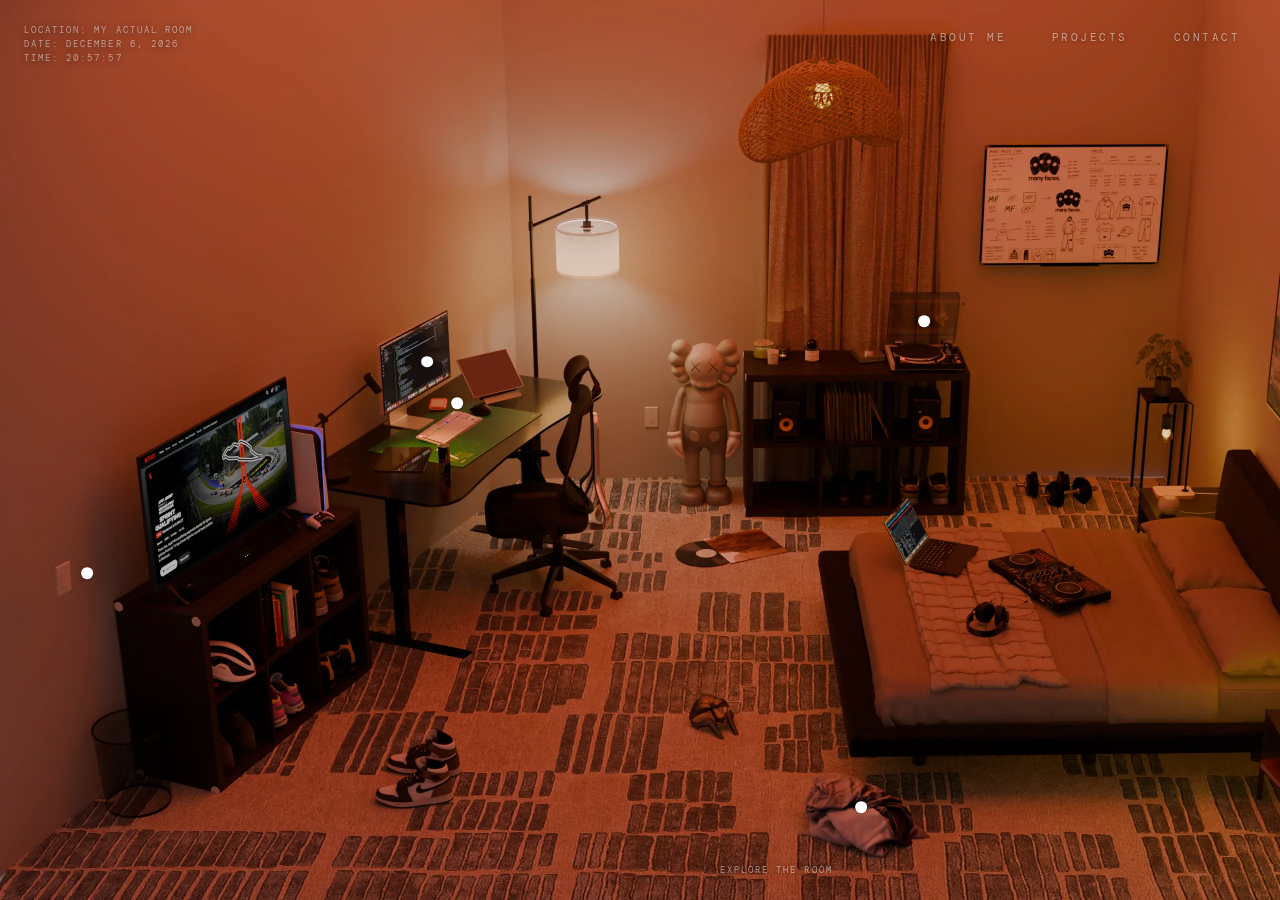
==== index.html @ a5e254fe "project pages updated copy" ====
<!DOCTYPE html>
<html lang="en">
<head>
  <meta charset="UTF-8">
  <meta name="viewport" content="width=device-width, initial-scale=1.0">
  <title>Home</title>
  <link rel="preload" as="image" href="NIGHTTIME.webp">
  <link rel="stylesheet" href="style.css">
  <link rel="preconnect" href="https://fonts.googleapis.com">
  <link rel="preconnect" href="https://fonts.gstatic.com" crossorigin>
  <link href="https://fonts.googleapis.com/css2?family=Archivo:wght@400;600;800&family=Bebas+Neue&family=IBM+Plex+Sans:ital,wght@0,400;0,700;1,400&family=Cormorant+Garamond:ital,wght@0,300;0,400;1,300&family=DM+Mono:wght@300;400&family=Inter:wght@700&display=swap" rel="stylesheet">
</head>
<body>

  <div id="cursor"></div>

  <div id="loader">
    <div id="loader-name">Sean Mapuke</div>
  </div>

  <nav class="nav-home">
  <div class="nav-links">
    <a href="creativeprojects.html#about-me">About Me</a>
    <a href="projects.html">Projects</a>
    <a href="creativeprojects.html#contact-resume">Contact</a>
  </div>
</nav>

  <section class="s-room">
    <div class="room-img-wrap">
      <img id="room-img" src="NIGHTTIME.webp" alt="Sean's Room" />

      <div class="room-hint">explore the room</div>

      <!-- Corner tag: location / date / time -->
      <div class="corner-tag" id="corner-tag">
        <div class="corner-tag-line" id="ct-location">Location: My Actual Room</div>
        <div class="corner-tag-line" id="ct-date"></div>
        <div class="corner-tag-line" id="ct-time-live"></div>
      </div>

      <div class="room-vignette"></div>

      <!-- 1. Contact Me -->
      <div class="dot-wrap" style="left:90.60%;top:77.83%;--pop-delay:1.7s;" data-href="creativeprojects.html#contact-resume" data-label="Contact Me">
        <div class="dot"></div>
        <div class="dot-label">Contact Me</div>
      </div>

      <!-- 2. Manyfaces → mnyfces.com -->
      <div class="dot-wrap" style="left:59.79%;top:89.67%;--pop-delay:1.9s;" data-href="https://mnyfces.com" data-external="true" data-label="mnyfces.com">
        <div class="dot"></div>
        <div class="dot-label">mnyfces.com</div>
      </div>

      <!-- 3. Pro Projects → projects.html -->
      <div class="dot-wrap" style="left:29.64%;top:40.17%;--pop-delay:2.1s;" data-href="projects.html" data-label="Professional Projects">
        <div class="dot"></div>
        <div class="dot-label">Professional Projects</div>
      </div>

      <!-- 4. What I'm Listening To → Spotify -->
      <div class="dot-wrap" style="left:64.18%;top:35.69%;--pop-delay:2.3s;" data-type="spotify" data-label="What I'm Listening To">
        <div class="dot"></div>
        <div class="dot-label">What I'm Listening To</div>
      </div>

      <!-- 5. Creative Projects → creativeprojects.html -->
      <div class="dot-wrap" id="creative" style="left:31.74%;top:44.83%;--pop-delay:2.5s;" data-href="creativeprojects.html" data-label="Creative Projects">
        <div class="dot"></div>
        <div class="dot-label">Creative Projects</div>
      </div>

      <!-- 6. Switch → day/night toggle -->
      <div class="dot-wrap" style="left:6.04%;top:63.67%;--pop-delay:2.7s;" data-type="daynight" data-label="Day / Night">
        <div class="dot"></div>
        <div class="dot-label" id="daynight-label">Switch to Day</div>
      </div>

    </div>
  </section>

  <div id="spotify-panel">
    <div class="sp-close" id="sp-close">×</div>
    <div id="sp-content"></div>
  </div>

  <script src="main.js" defer></script>
  <script>
    // Corner tag — live date & time
    function updateCornerTag() {
      const now = new Date();
      const dateEl = document.getElementById('ct-date');
      const timeEl = document.getElementById('ct-time-live');
      if (dateEl) {
        const d = now.toLocaleDateString('en-US', { month: 'long', day: 'numeric', year: 'numeric' });
        dateEl.textContent = 'Date: ' + d;
      }
      if (timeEl) {
        const t = now.toLocaleTimeString('en-US', {
          timeZone: 'America/Chicago',
          hour: '2-digit', minute: '2-digit', second: '2-digit', hour12: false
        });
        timeEl.textContent = 'Time: ' + t;
      }
    }
    updateCornerTag();
    setInterval(updateCornerTag, 1000);
  </script>
</body>
</html>
---- style.css ----
/* ════════════════════════════════════════════
   SEAN — Portfolio CSS
════════════════════════════════════════════ */

*, *::before, *::after { margin: 0; padding: 0; box-sizing: border-box; }

:root {
  --amber:      #c8845a;
  --warm-white: #f5ede4;
  --dark:       #f0ede8;
  --muted:      rgba(245,237,228,0.55);
  --dot-pulse:  rgba(255,255,255,0.7);
}

html {
  scroll-snap-type: y proximity;
  overflow-y: scroll;
}

body {
  font-family: 'IBM Plex Sans', sans-serif;
  background: #f0ede8;
  overflow-x: hidden;
}

/* ────────────────────────────────────────────
   CUSTOM CURSOR
──────────────────────────────────────────── */
/* ── custom cursor disabled — using system cursor ── */
#cursor { display: none; }


/* ────────────────────────────────────────────
   LOADER
──────────────────────────────────────────── */
#loader {
  position: fixed; inset: 0;
  background: #f0ede8;
  z-index: 10000;
  display: flex;
  flex-direction: column;
  align-items: center;
  justify-content: center;
  gap: 20px;
  transition: opacity 0.9s 0.2s, visibility 0.9s 0.2s;
}
#loader.done { opacity: 0; visibility: hidden; }

#loader-name {
  font-family: 'Archivo', -apple-system, BlinkMacSystemFont, sans-serif;
  font-size: 1.6rem;
  font-weight: 800;
  color: #0d0c0b;
  letter-spacing: -0.01em;
  opacity: 0;
  transform: translateY(-8px);
  animation: fadeUp 0.7s 0.2s forwards;
}
#loader-bar-wrap { display: none; }


/* ────────────────────────────────────────────
   ROOM HERO SECTION
──────────────────────────────────────────── */
section { position: relative; z-index: 1; scroll-snap-align: start; }

.s-room {
  width: 100%;
  height: 100vh;
  background: #1e1008;
  display: block;
  position: relative;
  overflow-x: auto;
  overflow-y: hidden;
  scrollbar-width: none;
  -ms-overflow-style: none;
}
.s-room::-webkit-scrollbar { display: none; }

/* wrapper sizes to image — drives horizontal scroll */
.room-img-wrap {
  position: relative;
  width: max-content;
  height: 100%;
  line-height: 0;
}

#room-img {
  height: 100vh;
  width: auto;
  display: block;
  opacity: 0;
  transition: opacity 1.4s ease;
  filter: brightness(0.92) saturate(1.0);
}
#room-img.loaded { opacity: 1; }

/* When viewport is WIDER than the image's 16:10 ratio,
   cover-fill so no brown bar appears on the right.
   16/10 = 1.6 → min-aspect-ratio: 8/5               */
@media (min-aspect-ratio: 8/5) {
  .s-room { overflow-x: hidden; }
  .room-img-wrap { width: 100%; }
  #room-img {
    width: 100%;
    height: 100%;
    object-fit: cover;
    object-position: center center;
  }
}

/* dots */
.dot-wrap {
  position: absolute;
  transform: translate(-50%, -50%);
  z-index: 20;
  opacity: 0;
  animation: dotPop 0.5s forwards;
}
.dot-wrap { animation-delay: var(--pop-delay, 1.7s); }


@keyframes dotPop {
  from { opacity: 0; transform: translate(-50%,-50%) scale(0.3); }
  to   { opacity: 1; transform: translate(-50%,-50%) scale(1); }
}

.dot {
  width: 1.3vh; height: 1.3vh;
  background: #ffffff;
  border-radius: 50%;
  animation: dotPulse 2.6s ease-in-out infinite;
  transition: opacity 0.18s, transform 0.18s, background 0.2s;
  box-shadow: 0 1px 4px rgba(0,0,0,0.25);
}
.dot-wrap:hover {
  z-index: 100;
}
.dot-wrap:hover .dot {
  opacity: 0;
  transform: scale(0.5);
  animation: none;
  outline: none;
  box-shadow: none;
}

@keyframes dotPulse {
  0%   { box-shadow: 0 0 0 0 rgba(255,255,255,0.65), 0 1px 4px rgba(0,0,0,0.25); }
  65%  { box-shadow: 0 0 0 9px rgba(255,255,255,0), 0 1px 4px rgba(0,0,0,0.25); }
  100% { box-shadow: 0 0 0 0 rgba(255,255,255,0), 0 1px 4px rgba(0,0,0,0.25); }
}

.dot-label {
  position: absolute;
  top: calc(50% + 10px);
  left: 50%;
  transform: translateX(-50%) scale(0.88);
  transform-origin: top center;
  white-space: nowrap;
  font-family: 'Inter', sans-serif;
  font-size: 0.82rem;
  font-weight: 700;
  font-style: normal;
  line-height: normal;
  letter-spacing: normal;
  color: #ffffff;
  background: #201D1D;
  border: none;
  padding: 8px 18px;
  border-radius: 999px;
  pointer-events: none;
  opacity: 0;
  transition: opacity 0.18s, transform 0.18s;
  filter: drop-shadow(0 2px 8px rgba(0,0,0,0.16)) drop-shadow(0 1px 2px rgba(0,0,0,0.08));
}
.dot-label::after {
  content: '';
  position: absolute;
  top: -5px;
  left: 50%;
  transform: translateX(-50%) rotate(45deg);
  width: 10px;
  height: 10px;
  background: #201D1D;
  border-radius: 2px;
}

/* Day mode — white bubble, dark text */
body.day-mode .dot-label {
  color: #000;
  background: #ffffff;
}
body.day-mode .dot-label::after {
  background: #ffffff;
}
.dot-wrap:hover .dot-label {
  opacity: 1;
  transform: translateX(-50%) scale(1);
}

/* no vignette */
.room-vignette { display: none; }

/* name tag */
.room-header {
  position: absolute;
  top: 25px; left: 43px;
  z-index: 30;
  opacity: 0;
  animation: fadeUp 0.8s 1.3s forwards;
}
.room-title {
  font-family: 'Bebas Neue', sans-serif;
  font-size: clamp(1.8rem, 3.34vw, 128px);
  font-weight: 400;
  color: #E0DEDE;
  letter-spacing: 0.00em;
  line-height: 1;
  text-shadow: 0 0px 0px rgba(0,0,0,0.35);
}
.room-sub {
  font-family: 'DM Mono', monospace;
  font-size: 0.6rem;
  color: rgba(255,255,255,0.6);
  letter-spacing: 0.2em;
  text-transform: uppercase;
  margin-top: 5px;
  text-shadow: 0 1px 4px rgba(0,0,0,0.3);
}

.room-hint {
  position: absolute;
  bottom: 30px; left: 50%;
  transform: translateX(-50%);
  z-index: 30;
  font-family: 'DM Mono', monospace;
  font-size: 0.58rem;
  color: rgba(255,255,255,0.5);
  letter-spacing: 0.22em;
  text-transform: uppercase;
  opacity: 0;
  animation: fadeUp 0.8s 2.2s forwards;
  text-shadow: 0 1px 4px rgba(0,0,0,0.3);
}

/* ────────────────────────────────────────────
   CORNER TAG
──────────────────────────────────────────── */
.corner-tag {
  position: absolute;
  left: 24px;
  top: 24px;
  z-index: 30;
  display: flex;
  flex-direction: column;
  gap: 2px;
  opacity: 0;
  animation: fadeUp 0.8s 1.6s forwards;
  pointer-events: none;
}
.corner-tag-line {
  font-family: 'DM Mono', monospace;
  font-size: 0.58rem;
  font-weight: 400;
  color: rgba(255, 255, 255, 0.50);
  line-height: normal;
  letter-spacing: 0.22em;
  text-transform: uppercase;
  text-shadow: 0 1px 6px rgba(0,0,0,0.5);
}

/* ────────────────────────────────────────────
   SPOTIFY PANEL
──────────────────────────────────────────── */
#spotify-panel {
  position: fixed;
  bottom: 24px;
  right: 24px;
  z-index: 500;
  width: 300px;
  background: rgba(30, 30, 30, 0.35);
  backdrop-filter: blur(20px) saturate(1.8);
  -webkit-backdrop-filter: blur(20px) saturate(1.8);
  border: 1px solid rgba(255,255,255,0.12);
  border-radius: 18px;
  overflow: hidden;
  padding: 10px;
  pointer-events: none;
  opacity: 0;
  transform: translateY(10px);
  transition: opacity 0.3s, transform 0.3s;
}
#spotify-panel.visible {
  pointer-events: all;
  opacity: 1;
  transform: translateY(0);
}
.sp-close {
  position: absolute; top: 7px; right: 7px;
  width: 18px; height: 18px;
  background: rgba(255,255,255,0.18);
  border: none; border-radius: 50%;
  display: flex; align-items: center; justify-content: center;
  font-size: 0.65rem; line-height: 1;
  color: rgba(255,255,255,0.7);
  cursor: pointer; z-index: 10;
  transition: background 0.2s;
  padding: 0;
}
.sp-close:hover { background: rgba(255,255,255,0.32); }
.sp-header { display: none; }

/* Reserve consistent height so swapping Loading… ↔ player doesn't jump */
#sp-content {
  min-height: 72px;
  display: flex;
  align-items: center;
}

/* Fade each content swap in smoothly instead of popping */
.sp-fade-in {
  width: 100%;
  opacity: 0;
  animation: spFadeIn 0.35s ease forwards;
}
@keyframes spFadeIn { to { opacity: 1; } }

/* Two-column layout: art | [title + artist + waveform] */
.sp-player {
  display: grid;
  grid-template-columns: 72px 1fr;
  gap: 8px;
  align-items: center;
}
.sp-art {
  width: 72px; height: 72px;
  border-radius: 8px;
  overflow: hidden;
  background: rgba(255,255,255,0.08);
  display: flex; align-items: center; justify-content: center;
  flex-shrink: 0;
}
.sp-art img {
  width: 100%; height: 100%; object-fit: cover; display: block;
  opacity: 0;
  transition: opacity 0.3s ease;
}
.sp-art img.loaded { opacity: 1; }
.sp-details {
  display: flex;
  flex-direction: column;
  min-width: 0;
  justify-content: center;
}
.sp-song {
  font-family: 'Inter', sans-serif;
  font-size: 0.82rem; font-weight: 600;
  color: #ffffff; line-height: 1.25;
  white-space: nowrap; overflow: hidden; text-overflow: ellipsis;
  padding-right: 20px;
}
.sp-artist {
  font-family: 'Inter', sans-serif;
  font-size: 0.7rem; font-weight: 400;
  color: rgba(255,255,255,0.55);
  white-space: nowrap; overflow: hidden; text-overflow: ellipsis;
  margin-top: 1px;
  padding-right: 20px;
}
.sp-waveform {
  width: 100%;
  height: 38px;
  margin-top: 6px;
  margin-left: 0;
  display: block;
}
.sp-waveform svg { display: block; }
.sp-waveform svg line {
  transform-box: fill-box;
  transform-origin: center;
  stroke: rgba(255,255,255,0.75) !important;
  stroke-opacity: 1 !important;
}
@keyframes waveScale {
  from { transform: scaleY(0.12); }
  to   { transform: scaleY(1); }
}
.sp-idle {
  font-family: 'DM Mono', monospace;
  font-size: 0.55rem; color: rgba(255,255,255,0.45); line-height: 1.6;
  display: flex; align-items: center;
  min-height: 72px;
  padding: 0;
}

/* Skeleton shown only if the panel is opened before the background
   prefetch has resolved even once */
.sp-skeleton {
  display: flex;
  align-items: center;
  gap: 8px;
  width: 100%;
}
.sp-skeleton-art {
  width: 72px; height: 72px;
  border-radius: 8px;
  flex-shrink: 0;
  background: linear-gradient(90deg, rgba(255,255,255,0.06) 25%, rgba(255,255,255,0.14) 37%, rgba(255,255,255,0.06) 63%);
  background-size: 400% 100%;
  animation: spShimmer 1.4s ease infinite;
}
.sp-skeleton-lines {
  flex: 1;
  display: flex;
  flex-direction: column;
  gap: 10px;
}
.sp-skeleton-line {
  height: 10px;
  border-radius: 4px;
  background: linear-gradient(90deg, rgba(255,255,255,0.06) 25%, rgba(255,255,255,0.14) 37%, rgba(255,255,255,0.06) 63%);
  background-size: 400% 100%;
  animation: spShimmer 1.4s ease infinite;
}
.sp-skeleton-line.short { width: 55%; }
@keyframes spShimmer {
  0%   { background-position: 100% 0; }
  100% { background-position: 0 0; }
}

/* ────────────────────────────────────────────
   NAV — HOME
──────────────────────────────────────────── */
nav.nav-home {
  position: fixed; top: 0; left: 0; right: 0; z-index: 200;
  display: flex; align-items: flex-start; justify-content: flex-end;
  padding: 30px 40px 0;
  background: transparent;
  border-bottom: none;
  pointer-events: none;
}
nav.nav-home .nav-links {
  display: flex;
  gap: 46px;
  opacity: 0;
  animation: fadeUp 0.7s 1.5s forwards;
  pointer-events: all;
}
nav.nav-home .nav-links a {
  font-family: 'DM Mono', monospace;
  font-size: 0.7rem;
  font-weight: 400;
  letter-spacing: 0.22em;
  text-transform: uppercase;
  color: rgba(255, 255, 255, 0.50);
  text-decoration: none;
  transition: color 0.2s;
  text-shadow: 0 1px 4px rgba(0,0,0,0.3);
  line-height: normal;
}
nav.nav-home .nav-links a:hover { color: #ffffff; }

/* ────────────────────────────────────────────
   NAV (inner pages) — matches contact page
──────────────────────────────────────────── */
nav {
  position: fixed; top:0; left:0; right:0; z-index:200;
  display:flex; align-items:center; justify-content:space-between;
  padding: 22px 40px;
  background: rgba(240,237,232,0.95);
  border-bottom: 0.5px solid rgba(0,0,0,0.07);
}
.nav-logo {
  font-family: 'Bebas Neue', sans-serif;
  font-size:1.3rem; font-weight:400; color:#0d0c0b;
  text-decoration:none; letter-spacing:0.1em;
}
.nav-links { display:flex; gap:28px; }
.nav-links a {
  font-family:'DM Mono',monospace;
  font-size:0.6rem; letter-spacing:0.16em;
  text-transform:uppercase; color:rgba(0,0,0,0.4);
  text-decoration:none; transition:color 0.2s;
}
.nav-links a:hover, .nav-links a.active { color:#0d0c0b; }

/* ────────────────────────────────────────────
   PAGE CONTENT (inner pages)
──────────────────────────────────────────── */
.page-content { padding:120px 48px 80px; min-height:100vh; background:#f0ede8; }
.page-heading {
  font-size:64px; font-weight:700; color:#0d0c0b;
  text-transform:uppercase; letter-spacing:-4px;
  -webkit-text-stroke:1px #0d0c0b; margin-bottom:60px; line-height:1;
}
.projects-grid { display:grid; grid-template-columns:repeat(auto-fill,minmax(260px,1fr)); gap:2px; }
.project-card {
  background:rgba(0,0,0,0.03); border:0.5px solid rgba(0,0,0,0.08);
  padding:28px 24px; transition:background 0.2s;
}
.project-card:hover { background:rgba(0,0,0,0.06); }
.project-tag { font-family:'DM Mono',monospace; font-size:0.56rem; letter-spacing:0.18em; text-transform:uppercase; color:rgba(0,0,0,0.3); margin-bottom:10px; }
.project-title { font-size:16px; font-weight:700; color:#0d0c0b; text-transform:uppercase; letter-spacing:0.3px; margin-bottom:6px; }
.project-year { font-family:'DM Mono',monospace; font-size:0.6rem; color:rgba(0,0,0,0.28); }
.contact-wrap { display:flex; flex-direction:column; max-width:480px; }
.contact-item { display:flex; justify-content:space-between; align-items:baseline; padding:18px 0; border-bottom:0.5px solid rgba(0,0,0,0.1); }
.contact-label { font-family:'DM Mono',monospace; font-size:0.58rem; letter-spacing:0.14em; text-transform:uppercase; color:rgba(0,0,0,0.3); }
.contact-value { font-size:13px; font-weight:700; color:#0d0c0b; text-transform:uppercase; letter-spacing:0.3px; text-decoration:none; transition:opacity 0.2s; }
.contact-value:hover { opacity:0.45; }

/* ────────────────────────────────────────────
   ANIMATIONS
──────────────────────────────────────────── */
@keyframes fadeUp {
  from { opacity:0; transform:translateY(-8px); }
  to   { opacity:1; transform:translateY(0); }
}

/* ────────────────────────────────────────────
   MOBILE
──────────────────────────────────────────── */
@media (max-width: 768px) {

  html { scroll-snap-type: none; }

  .dot { width: 13px; height: 13px; }

  .dot-label {
    left: 50%;
    top: calc(50% + 10px);
    transform: translateX(-50%) scale(0.88);
    transform-origin: top center;
    font-size: 0.75rem;
    padding: 8px 16px;
  }
  .dot-wrap.tapped .dot-label {
    opacity: 1;
    transform: translateX(-50%) scale(1);
  }
  .dot-wrap.tapped .dot {
    opacity: 0;
    animation: none;
  }

  nav.nav-home { padding: 16px 20px; }
  nav.nav-home .nav-links { gap: 18px; }
  nav.nav-home .nav-links a { font-size: 0.55rem; }

  #spotify-panel {
    bottom: 0; right: 0; left: 0;
    width: 100%;
    border-radius: 18px 18px 0 0;
    border-left: none; border-right: none; border-bottom: none;
  }
  .sp-art { width: 56px; height: 56px; }
  .sp-song { font-size: 0.78rem; }
  .sp-artist { font-size: 0.65rem; }
  .sp-waveform { height: 22px; }
}
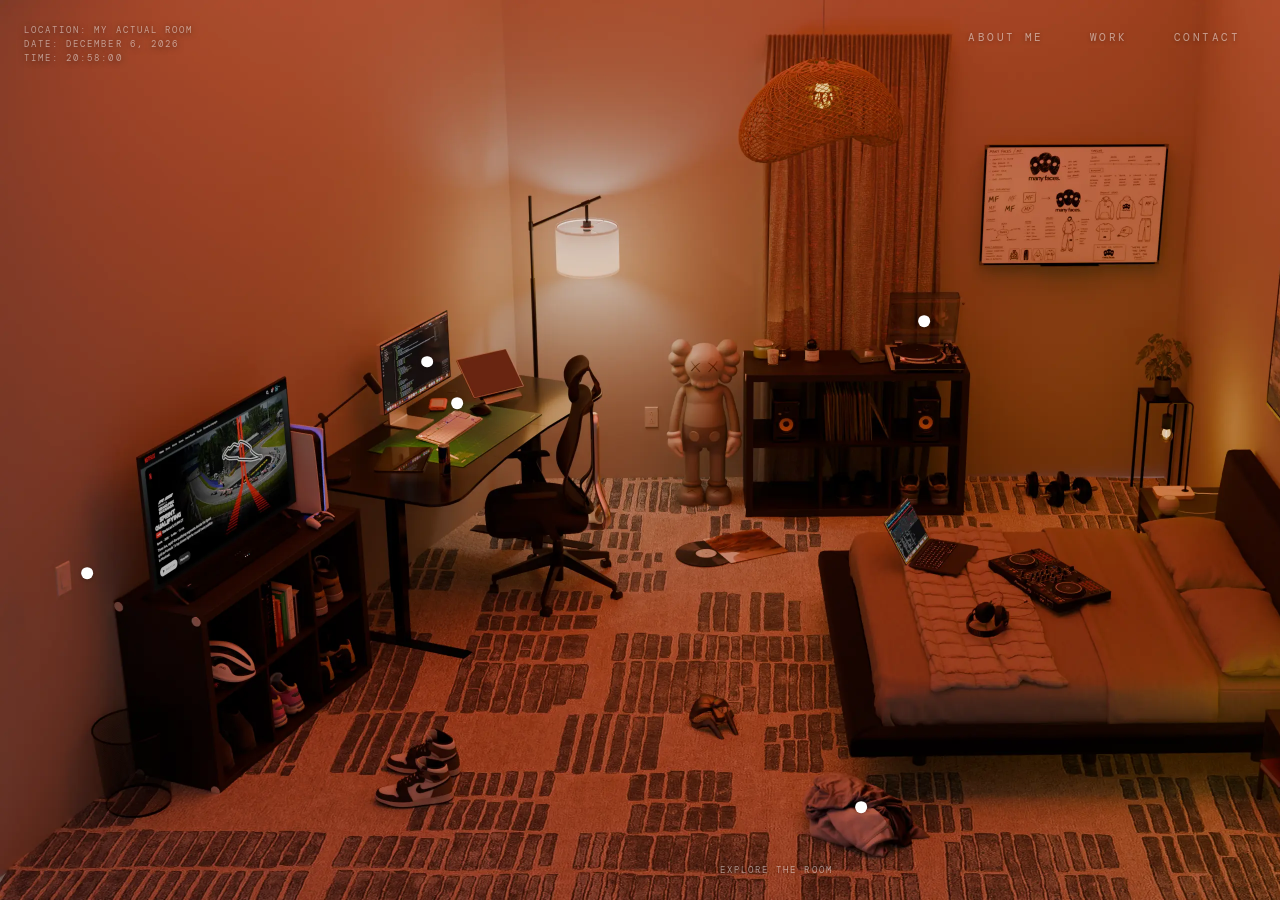
==== commit 9528e7a6: "about" ====
--- a/index.html
+++ b/index.html
@@ -4,7 +4,7 @@
   <meta charset="UTF-8">
   <meta name="viewport" content="width=device-width, initial-scale=1.0">
   <title>Home</title>
-  <link rel="preload" as="image" href="NIGHTTIME.webp">
+  <link rel="preload" as="image" href="room/nighttime.webp">
   <link rel="stylesheet" href="style.css">
   <link rel="preconnect" href="https://fonts.googleapis.com">
   <link rel="preconnect" href="https://fonts.gstatic.com" crossorigin>
@@ -20,15 +20,15 @@
 
   <nav class="nav-home">
   <div class="nav-links">
-    <a href="creativeprojects.html#about-me">About Me</a>
-    <a href="projects.html">Projects</a>
-    <a href="creativeprojects.html#contact-resume">Contact</a>
+    <a href="about.html">About Me</a>
+    <a href="/work">Work</a>
+    <a href="contact.html">Contact</a>
   </div>
 </nav>
 
   <section class="s-room">
     <div class="room-img-wrap">
-      <img id="room-img" src="NIGHTTIME.webp" alt="Sean's Room" />
+      <img id="room-img" src="room/nighttime.webp" alt="Sean's Room" />
 
       <div class="room-hint">explore the room</div>
 
@@ -42,7 +42,7 @@
       <div class="room-vignette"></div>
 
       <!-- 1. Contact Me -->
-      <div class="dot-wrap" style="left:90.60%;top:77.83%;--pop-delay:1.7s;" data-href="creativeprojects.html#contact-resume" data-label="Contact Me">
+      <div class="dot-wrap" style="left:90.60%;top:77.83%;--pop-delay:1.7s;" data-href="contact.html" data-label="Contact Me">
         <div class="dot"></div>
         <div class="dot-label">Contact Me</div>
       </div>
@@ -53,10 +53,10 @@
         <div class="dot-label">mnyfces.com</div>
       </div>
 
-      <!-- 3. Pro Projects → projects.html -->
-      <div class="dot-wrap" style="left:29.64%;top:40.17%;--pop-delay:2.1s;" data-href="projects.html" data-label="Professional Projects">
+      <!-- 3. Work → /work -->
+      <div class="dot-wrap" style="left:29.64%;top:40.17%;--pop-delay:2.1s;" data-href="/work" data-label="Work">
         <div class="dot"></div>
-        <div class="dot-label">Professional Projects</div>
+        <div class="dot-label">Work</div>
       </div>
 
       <!-- 4. What I'm Listening To → Spotify -->
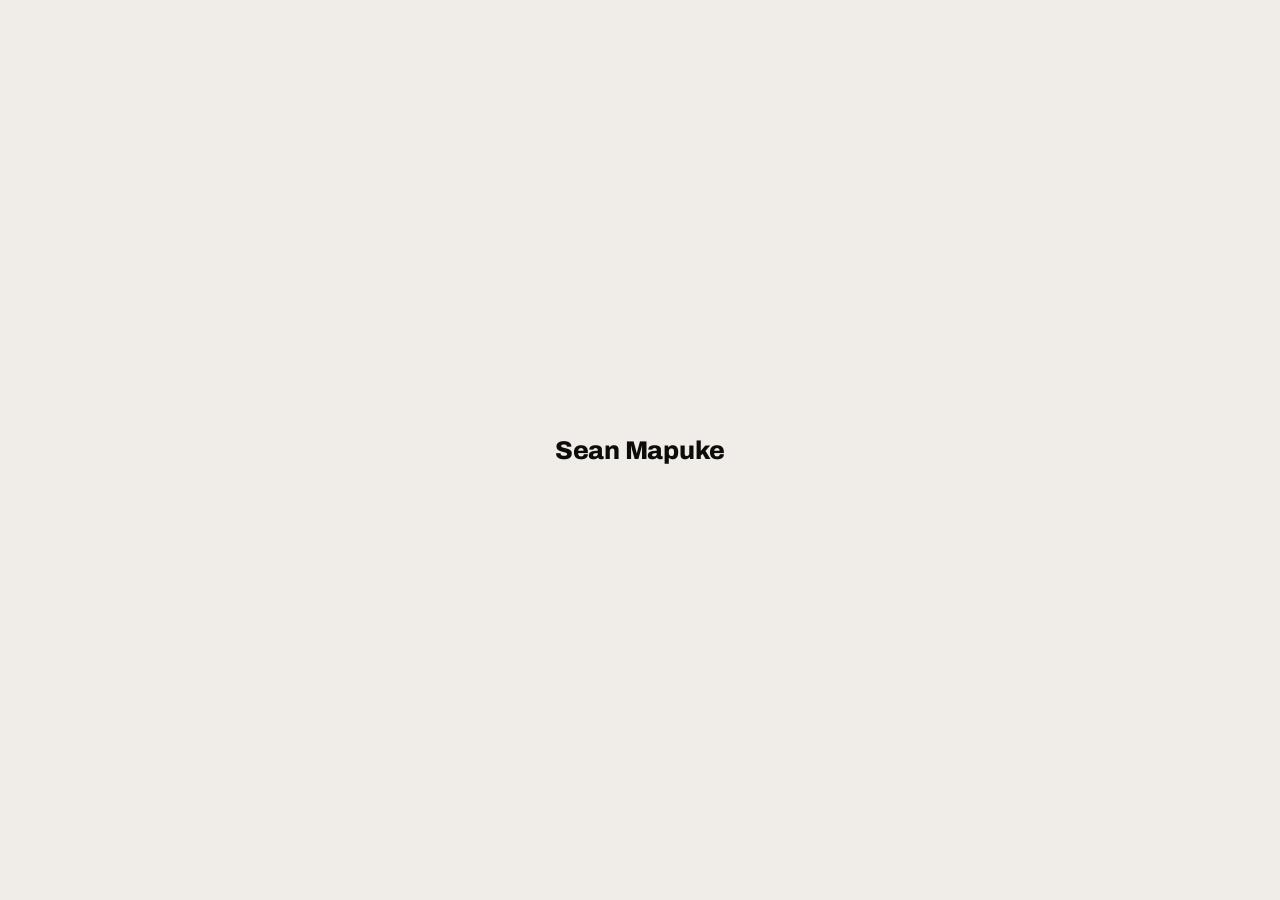
==== commit ae3f3233: "About, work and spottr updates" ====
--- a/index.html
+++ b/index.html
@@ -20,7 +20,7 @@
 
   <nav class="nav-home">
   <div class="nav-links">
-    <a href="about.html">About Me</a>
+    <a href="about.html">About</a>
     <a href="/work">Work</a>
     <a href="contact.html">Contact</a>
   </div>
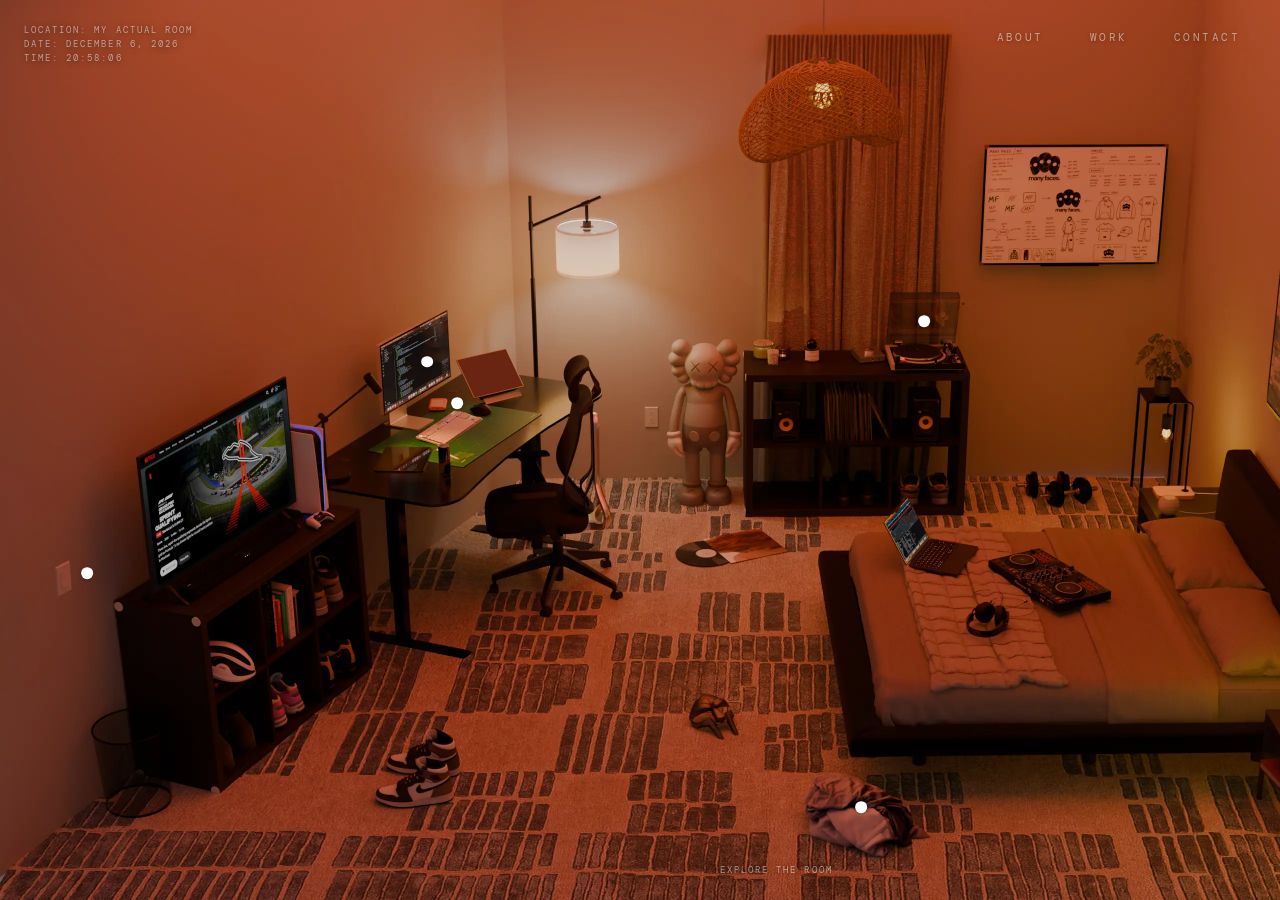
==== commit 76cecaa6: "thumbnail" ====
--- a/index.html
+++ b/index.html
@@ -4,6 +4,9 @@
   <meta charset="UTF-8">
   <meta name="viewport" content="width=device-width, initial-scale=1.0">
   <title>Home</title>
+  <link rel="icon" href="/favicon.ico" sizes="32x32">
+  <link rel="icon" href="/favicon.svg" type="image/svg+xml">
+  <link rel="apple-touch-icon" href="/apple-touch-icon.png">
   <link rel="preload" as="image" href="room/nighttime.webp">
   <link rel="stylesheet" href="style.css">
   <link rel="preconnect" href="https://fonts.googleapis.com">
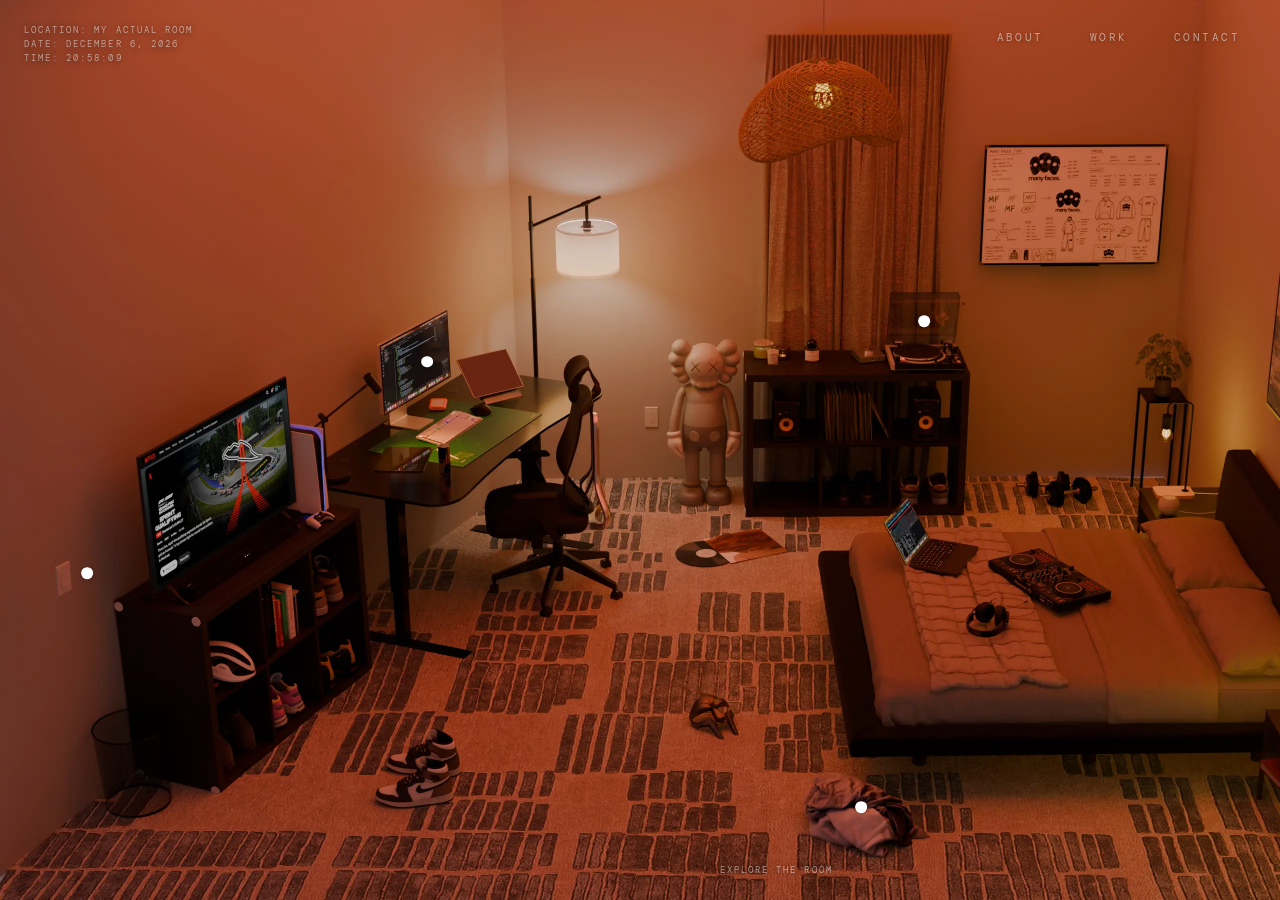
==== commit d5ba269f: "retired creative projects page" ====
--- a/index.html
+++ b/index.html
@@ -68,12 +68,6 @@
         <div class="dot-label">What I'm Listening To</div>
       </div>
 
-      <!-- 5. Creative Projects → creativeprojects.html -->
-      <div class="dot-wrap" id="creative" style="left:31.74%;top:44.83%;--pop-delay:2.5s;" data-href="creativeprojects.html" data-label="Creative Projects">
-        <div class="dot"></div>
-        <div class="dot-label">Creative Projects</div>
-      </div>
-
       <!-- 6. Switch → day/night toggle -->
       <div class="dot-wrap" style="left:6.04%;top:63.67%;--pop-delay:2.7s;" data-type="daynight" data-label="Day / Night">
         <div class="dot"></div>
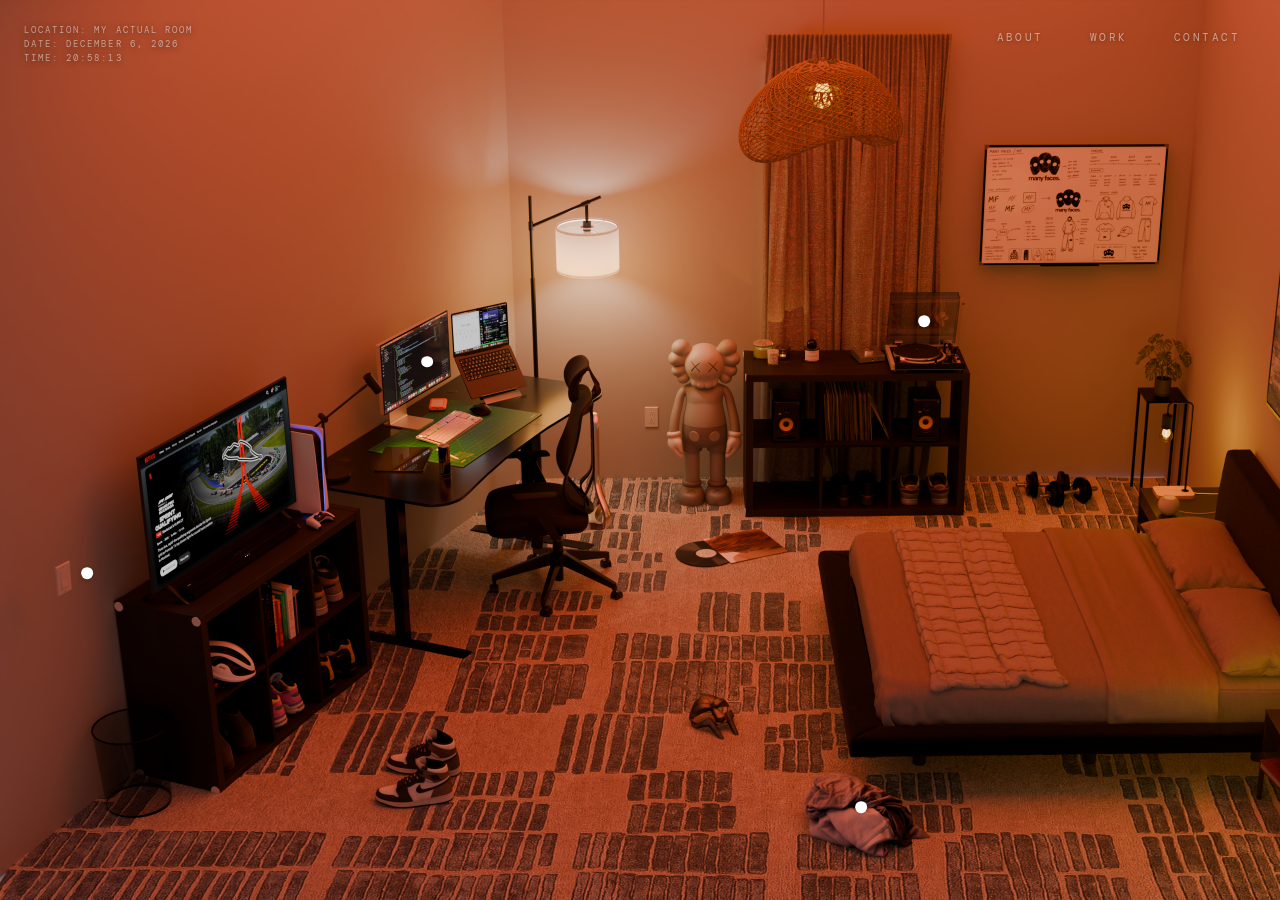
==== commit d9277c47: "minor changes" ====
--- a/index.html
+++ b/index.html
@@ -11,7 +11,7 @@
   <link rel="stylesheet" href="style.css">
   <link rel="preconnect" href="https://fonts.googleapis.com">
   <link rel="preconnect" href="https://fonts.gstatic.com" crossorigin>
-  <link href="https://fonts.googleapis.com/css2?family=Archivo:wght@400;600;800&family=Bebas+Neue&family=IBM+Plex+Sans:ital,wght@0,400;0,700;1,400&family=Cormorant+Garamond:ital,wght@0,300;0,400;1,300&family=DM+Mono:wght@300;400&family=Inter:wght@700&display=swap" rel="stylesheet">
+  <link href="https://fonts.googleapis.com/css2?family=Archivo:wght@400;600;800&family=Bebas+Neue&family=IBM+Plex+Sans:ital,wght@0,400;0,700;1,400&family=Cormorant+Garamond:ital,wght@0,300;0,400;1,300&family=DM+Mono:wght@300;400&family=Inter:wght@400;600;700&display=swap" rel="stylesheet">
 </head>
 <body>
 
@@ -32,8 +32,6 @@
   <section class="s-room">
     <div class="room-img-wrap">
       <img id="room-img" src="room/nighttime.webp" alt="Sean's Room" />
-
-      <div class="room-hint">explore the room</div>
 
       <!-- Corner tag: location / date / time -->
       <div class="corner-tag" id="corner-tag">
--- a/style.css
+++ b/style.css
@@ -91,7 +91,6 @@
   display: block;
   opacity: 0;
   transition: opacity 1.4s ease;
-  filter: brightness(0.92) saturate(1.0);
 }
 #room-img.loaded { opacity: 1; }
 
@@ -228,21 +227,6 @@
   text-shadow: 0 1px 4px rgba(0,0,0,0.3);
 }
 
-.room-hint {
-  position: absolute;
-  bottom: 30px; left: 50%;
-  transform: translateX(-50%);
-  z-index: 30;
-  font-family: 'DM Mono', monospace;
-  font-size: 0.58rem;
-  color: rgba(255,255,255,0.5);
-  letter-spacing: 0.22em;
-  text-transform: uppercase;
-  opacity: 0;
-  animation: fadeUp 0.8s 2.2s forwards;
-  text-shadow: 0 1px 4px rgba(0,0,0,0.3);
-}
-
 /* ────────────────────────────────────────────
    CORNER TAG
 ──────────────────────────────────────────── */
@@ -392,6 +376,40 @@
   min-height: 72px;
   padding: 0;
 }
+
+/* Idle: nothing playing, so show the playlist instead */
+.sp-pl { display: flex; flex-direction: column; gap: 8px; width: 100%; }
+.sp-pl-label {
+  font-family: 'DM Mono', monospace;
+  font-size: 7.5px; line-height: 1.6; letter-spacing: 0.06em;
+  color: rgba(255,255,255,0.45);
+  padding-right: 20px;
+}
+.sp-pl-head { display: flex; align-items: center; gap: 8px; color: inherit; text-decoration: none; }
+.sp-pl-head:hover { opacity: 1; }
+.sp-pl-art { width: 72px; height: 72px; border-radius: 8px; overflow: hidden; flex-shrink: 0; background: rgba(255,255,255,0.08); }
+.sp-pl-art img { width: 100%; height: 100%; object-fit: cover; display: block; opacity: 0; transition: opacity 0.3s ease; }
+.sp-pl-art img.loaded { opacity: 1; }
+.sp-pl-info { min-width: 0; display: flex; flex-direction: column; gap: 1px; line-height: 1.25; }
+.sp-pl-name { font-family: 'Inter', sans-serif; font-weight: 600; font-size: 13px; color: #fff; }
+.sp-pl-meta { font-family: 'Inter', sans-serif; font-weight: 400; font-size: 11px; color: rgba(255,255,255,0.55); }
+.sp-pl-rule { height: 1px; background: rgba(255,255,255,0.1); }
+.sp-pl-tracks { display: flex; flex-direction: column; gap: 2px; }
+.sp-pl-track { display: flex; align-items: center; gap: 8px; padding: 4px; border-radius: 5px; }
+.sp-pl-num, .sp-pl-dur { font-family: 'DM Mono', monospace; font-size: 9px; line-height: 1.4; color: rgba(255,255,255,0.3); flex-shrink: 0; }
+.sp-pl-t { flex: 1; min-width: 0; display: flex; flex-direction: column; font-family: 'Inter', sans-serif; font-weight: 400; line-height: 1.3; }
+.sp-pl-t span { white-space: nowrap; overflow: hidden; text-overflow: ellipsis; }
+.sp-pl-song { font-size: 11px; color: rgba(255,255,255,0.88); }
+.sp-pl-artist { font-size: 9.5px; color: rgba(255,255,255,0.45); }
+.sp-pl-open {
+  font-family: 'DM Mono', monospace;
+  font-size: 9px; line-height: 1.6; letter-spacing: 0.06em;
+  color: rgba(255,255,255,0.45);
+  text-decoration: none;
+  transition: color 0.2s;
+}
+.sp-pl-open:hover { color: rgba(255,255,255,0.85); opacity: 1; }
+.sp-pl-arrow { width: 1.3em; height: 0.85em; vertical-align: -0.02em; margin-left: 2px; }
 
 /* Skeleton shown only if the panel is opened before the background
    prefetch has resolved even once */
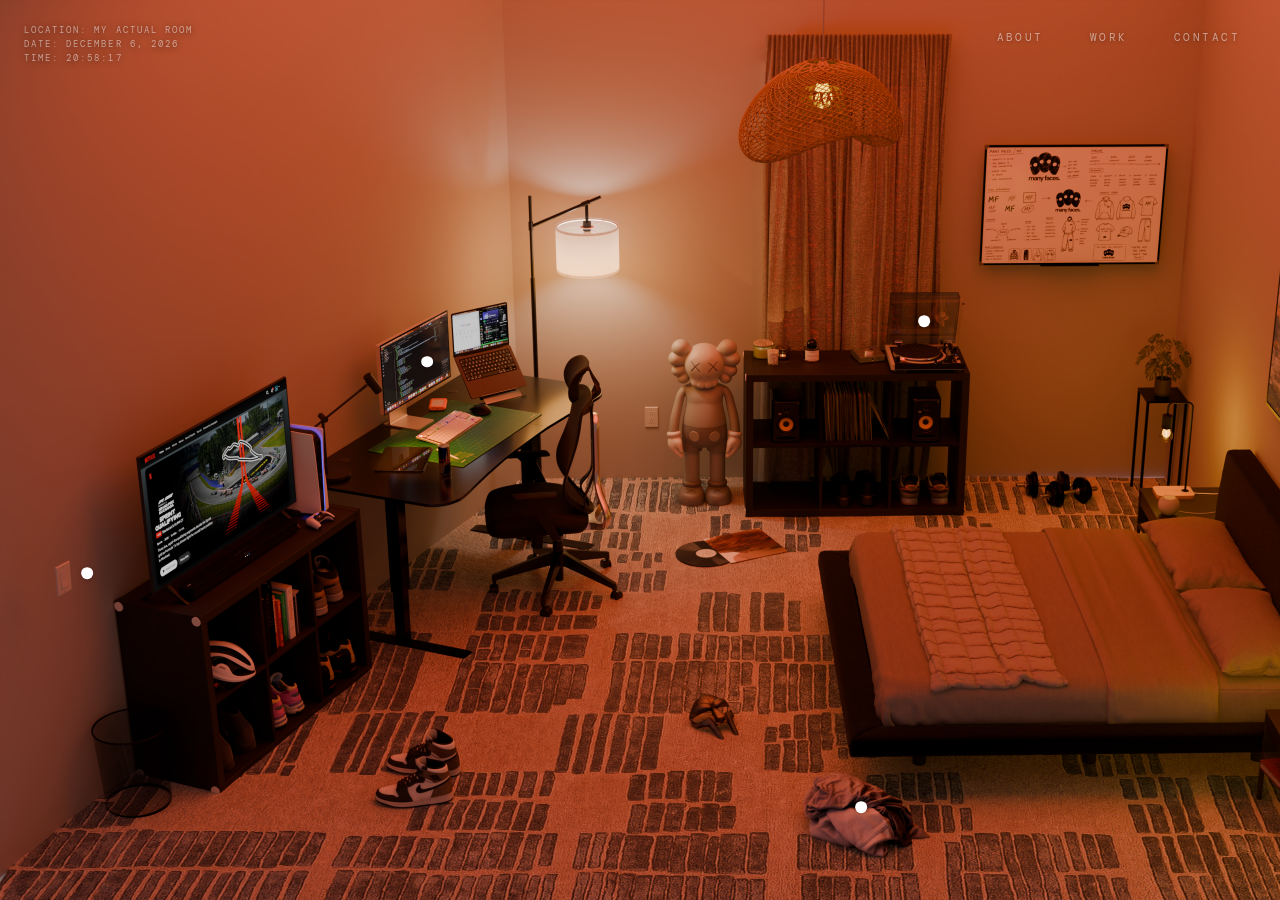
==== commit 39909759: "analytics" ====
--- a/index.html
+++ b/index.html
@@ -12,6 +12,8 @@
   <link rel="preconnect" href="https://fonts.googleapis.com">
   <link rel="preconnect" href="https://fonts.gstatic.com" crossorigin>
   <link href="https://fonts.googleapis.com/css2?family=Archivo:wght@400;600;800&family=Bebas+Neue&family=IBM+Plex+Sans:ital,wght@0,400;0,700;1,400&family=Cormorant+Garamond:ital,wght@0,300;0,400;1,300&family=DM+Mono:wght@300;400&family=Inter:wght@400;600;700&display=swap" rel="stylesheet">
+  <script>window.va = window.va || function () { (window.vaq = window.vaq || []).push(arguments); };</script>
+  <script defer src="/_vercel/insights/script.js"></script>
 </head>
 <body>
 
--- a/style.css
+++ b/style.css
@@ -338,14 +338,14 @@
 }
 .sp-song {
   font-family: 'Inter', sans-serif;
-  font-size: 0.82rem; font-weight: 600;
+  font-size: 13px; font-weight: 700;
   color: #ffffff; line-height: 1.25;
   white-space: nowrap; overflow: hidden; text-overflow: ellipsis;
   padding-right: 20px;
 }
 .sp-artist {
   font-family: 'Inter', sans-serif;
-  font-size: 0.7rem; font-weight: 400;
+  font-size: 11px; font-weight: 400;
   color: rgba(255,255,255,0.55);
   white-space: nowrap; overflow: hidden; text-overflow: ellipsis;
   margin-top: 1px;
@@ -380,7 +380,7 @@
 /* Idle: nothing playing, so show the playlist instead */
 .sp-pl { display: flex; flex-direction: column; gap: 8px; width: 100%; }
 .sp-pl-label {
-  font-family: 'DM Mono', monospace;
+  font-family: 'Inter', sans-serif;
   font-size: 7.5px; line-height: 1.6; letter-spacing: 0.06em;
   color: rgba(255,255,255,0.45);
   padding-right: 20px;
@@ -398,11 +398,11 @@
 .sp-pl-track { display: flex; align-items: center; gap: 8px; padding: 4px; border-radius: 5px; }
 .sp-pl-num, .sp-pl-dur { font-family: 'DM Mono', monospace; font-size: 9px; line-height: 1.4; color: rgba(255,255,255,0.3); flex-shrink: 0; }
 .sp-pl-t { flex: 1; min-width: 0; display: flex; flex-direction: column; font-family: 'Inter', sans-serif; font-weight: 400; line-height: 1.3; }
-.sp-pl-t span { white-space: nowrap; overflow: hidden; text-overflow: ellipsis; }
+.sp-pl-t > span { white-space: nowrap; overflow: hidden; text-overflow: ellipsis; }
 .sp-pl-song { font-size: 11px; color: rgba(255,255,255,0.88); }
 .sp-pl-artist { font-size: 9.5px; color: rgba(255,255,255,0.45); }
 .sp-pl-open {
-  font-family: 'DM Mono', monospace;
+  font-family: 'Inter', sans-serif;
   font-size: 9px; line-height: 1.6; letter-spacing: 0.06em;
   color: rgba(255,255,255,0.45);
   text-decoration: none;
@@ -410,6 +410,29 @@
 }
 .sp-pl-open:hover { color: rgba(255,255,255,0.85); opacity: 1; }
 .sp-pl-arrow { width: 1.3em; height: 0.85em; vertical-align: -0.02em; margin-left: 2px; }
+
+/* Truncated song titles scroll continuously (see cycleTruncated) */
+.sp-mq { display: inline-flex; }
+.sp-mq > span { flex-shrink: 0; padding-right: var(--sp-gap, 32px); }
+.sp-cycling {
+  text-overflow: clip !important;
+  /* Soft fade on both edges; the right one stops at the padding edge
+     to keep clear of the × button */
+  -webkit-mask-image: linear-gradient(to right, transparent 0, #000 12px, #000 calc(100% - var(--sp-pad, 0px) - 14px), transparent calc(100% - var(--sp-pad, 0px)));
+          mask-image: linear-gradient(to right, transparent 0, #000 12px, #000 calc(100% - var(--sp-pad, 0px) - 14px), transparent calc(100% - var(--sp-pad, 0px)));
+}
+.sp-cycling > .sp-mq {
+  will-change: transform;
+  animation: spMarquee var(--sp-dur, 8s) linear infinite;
+}
+@keyframes spMarquee {
+  from { transform: translate3d(0, 0, 0); }
+  to   { transform: translate3d(-50%, 0, 0); }
+}
+@media (prefers-reduced-motion: reduce) {
+  .sp-cycling { -webkit-mask-image: none; mask-image: none; }
+  .sp-cycling > .sp-mq { animation: none; }
+}
 
 /* Skeleton shown only if the panel is opened before the background
    prefetch has resolved even once */
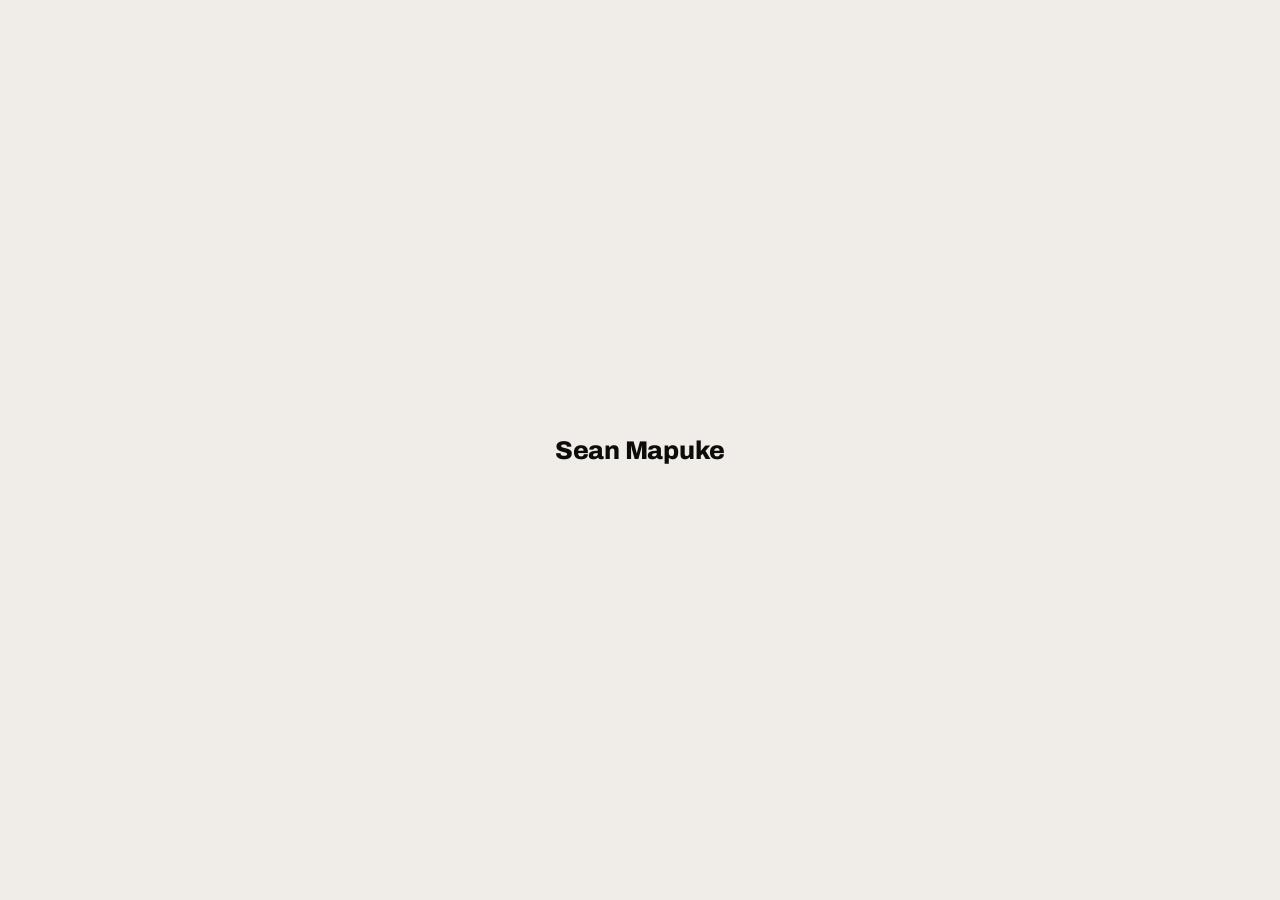
==== commit da2ca0da: "new nav system" ====
--- a/index.html
+++ b/index.html
@@ -1,5 +1,5 @@
 <!DOCTYPE html>
-<html lang="en">
+<html lang="en" data-nav="solid">
 <head>
   <meta charset="UTF-8">
   <meta name="viewport" content="width=device-width, initial-scale=1.0">
@@ -12,10 +12,12 @@
   <link rel="preconnect" href="https://fonts.googleapis.com">
   <link rel="preconnect" href="https://fonts.gstatic.com" crossorigin>
   <link href="https://fonts.googleapis.com/css2?family=Archivo:wght@400;600;800&family=Bebas+Neue&family=IBM+Plex+Sans:ital,wght@0,400;0,700;1,400&family=Cormorant+Garamond:ital,wght@0,300;0,400;1,300&family=DM+Mono:wght@300;400&family=Inter:wght@400;600;700&display=swap" rel="stylesheet">
+  <link rel="stylesheet" href="/nav.css">
   <script>window.va = window.va || function () { (window.vaq = window.vaq || []).push(arguments); };</script>
   <script defer src="/_vercel/insights/script.js"></script>
 </head>
 <body>
+  <script src="/nav.js"></script>
 
   <div id="cursor"></div>
 
@@ -23,24 +25,10 @@
     <div id="loader-name">Sean Mapuke</div>
   </div>
 
-  <nav class="nav-home">
-  <div class="nav-links">
-    <a href="about.html">About</a>
-    <a href="/work">Work</a>
-    <a href="contact.html">Contact</a>
-  </div>
-</nav>
 
   <section class="s-room">
     <div class="room-img-wrap">
       <img id="room-img" src="room/nighttime.webp" alt="Sean's Room" />
-
-      <!-- Corner tag: location / date / time -->
-      <div class="corner-tag" id="corner-tag">
-        <div class="corner-tag-line" id="ct-location">Location: My Actual Room</div>
-        <div class="corner-tag-line" id="ct-date"></div>
-        <div class="corner-tag-line" id="ct-time-live"></div>
-      </div>
 
       <div class="room-vignette"></div>
 
@@ -83,26 +71,5 @@
   </div>
 
   <script src="main.js" defer></script>
-  <script>
-    // Corner tag — live date & time
-    function updateCornerTag() {
-      const now = new Date();
-      const dateEl = document.getElementById('ct-date');
-      const timeEl = document.getElementById('ct-time-live');
-      if (dateEl) {
-        const d = now.toLocaleDateString('en-US', { month: 'long', day: 'numeric', year: 'numeric' });
-        dateEl.textContent = 'Date: ' + d;
-      }
-      if (timeEl) {
-        const t = now.toLocaleTimeString('en-US', {
-          timeZone: 'America/Chicago',
-          hour: '2-digit', minute: '2-digit', second: '2-digit', hour12: false
-        });
-        timeEl.textContent = 'Time: ' + t;
-      }
-    }
-    updateCornerTag();
-    setInterval(updateCornerTag, 1000);
-  </script>
 </body>
 </html>
--- a/style.css
+++ b/style.css
@@ -225,32 +225,6 @@
   text-transform: uppercase;
   margin-top: 5px;
   text-shadow: 0 1px 4px rgba(0,0,0,0.3);
-}
-
-/* ────────────────────────────────────────────
-   CORNER TAG
-──────────────────────────────────────────── */
-.corner-tag {
-  position: absolute;
-  left: 24px;
-  top: 24px;
-  z-index: 30;
-  display: flex;
-  flex-direction: column;
-  gap: 2px;
-  opacity: 0;
-  animation: fadeUp 0.8s 1.6s forwards;
-  pointer-events: none;
-}
-.corner-tag-line {
-  font-family: 'DM Mono', monospace;
-  font-size: 0.58rem;
-  font-weight: 400;
-  color: rgba(255, 255, 255, 0.50);
-  line-height: normal;
-  letter-spacing: 0.22em;
-  text-transform: uppercase;
-  text-shadow: 0 1px 6px rgba(0,0,0,0.5);
 }
 
 /* ────────────────────────────────────────────
@@ -470,62 +444,6 @@
 }
 
 /* ────────────────────────────────────────────
-   NAV — HOME
-──────────────────────────────────────────── */
-nav.nav-home {
-  position: fixed; top: 0; left: 0; right: 0; z-index: 200;
-  display: flex; align-items: flex-start; justify-content: flex-end;
-  padding: 30px 40px 0;
-  background: transparent;
-  border-bottom: none;
-  pointer-events: none;
-}
-nav.nav-home .nav-links {
-  display: flex;
-  gap: 46px;
-  opacity: 0;
-  animation: fadeUp 0.7s 1.5s forwards;
-  pointer-events: all;
-}
-nav.nav-home .nav-links a {
-  font-family: 'DM Mono', monospace;
-  font-size: 0.7rem;
-  font-weight: 400;
-  letter-spacing: 0.22em;
-  text-transform: uppercase;
-  color: rgba(255, 255, 255, 0.50);
-  text-decoration: none;
-  transition: color 0.2s;
-  text-shadow: 0 1px 4px rgba(0,0,0,0.3);
-  line-height: normal;
-}
-nav.nav-home .nav-links a:hover { color: #ffffff; }
-
-/* ────────────────────────────────────────────
-   NAV (inner pages) — matches contact page
-──────────────────────────────────────────── */
-nav {
-  position: fixed; top:0; left:0; right:0; z-index:200;
-  display:flex; align-items:center; justify-content:space-between;
-  padding: 22px 40px;
-  background: rgba(240,237,232,0.95);
-  border-bottom: 0.5px solid rgba(0,0,0,0.07);
-}
-.nav-logo {
-  font-family: 'Bebas Neue', sans-serif;
-  font-size:1.3rem; font-weight:400; color:#0d0c0b;
-  text-decoration:none; letter-spacing:0.1em;
-}
-.nav-links { display:flex; gap:28px; }
-.nav-links a {
-  font-family:'DM Mono',monospace;
-  font-size:0.6rem; letter-spacing:0.16em;
-  text-transform:uppercase; color:rgba(0,0,0,0.4);
-  text-decoration:none; transition:color 0.2s;
-}
-.nav-links a:hover, .nav-links a.active { color:#0d0c0b; }
-
-/* ────────────────────────────────────────────
    PAGE CONTENT (inner pages)
 ──────────────────────────────────────────── */
 .page-content { padding:120px 48px 80px; min-height:100vh; background:#f0ede8; }
@@ -583,9 +501,6 @@
     animation: none;
   }
 
-  nav.nav-home { padding: 16px 20px; }
-  nav.nav-home .nav-links { gap: 18px; }
-  nav.nav-home .nav-links a { font-size: 0.55rem; }
 
   #spotify-panel {
     bottom: 0; right: 0; left: 0;
--- a/nav.css
+++ b/nav.css
@@ -0,0 +1,113 @@
+/* ════════════════════════════════════
+   SITE NAV: top bar + menu drawer (markup injected by nav.js)
+════════════════════════════════════ */
+@font-face { font-family: 'Nav Artific'; src: url('fonts/artific-regular.woff') format('woff'); font-weight: 400; font-display: swap; }
+@font-face { font-family: 'Nav Artific'; src: url('fonts/artific-medium.otf') format('opentype'); font-weight: 500; font-display: swap; }
+@font-face { font-family: 'Nav Artific'; src: url('fonts/artific-semibold.otf') format('opentype'); font-weight: 600; font-display: swap; }
+
+/* ── Bar ── */
+.sn-bar {
+  position: fixed;
+  top: 0; left: 0; right: 0;
+  z-index: 6000;
+  display: flex;
+  align-items: flex-start;
+  justify-content: space-between;
+  padding: 23px 37px 0 36px;
+  pointer-events: none;
+  /* White icons that flip dark over light backgrounds */
+  mix-blend-mode: difference;
+}
+/* Pages over a photo (home) opt out of the blend: plain white with a soft shadow */
+[data-nav="solid"] .sn-bar { mix-blend-mode: normal; filter: drop-shadow(0 1px 3px rgba(0, 0, 0, 0.45)); }
+.sn-home, .sn-burger { pointer-events: auto; display: block; line-height: 0; }
+.sn-home img { width: 30px; height: 27px; }
+/* After scrolling, only the hamburger stays */
+.sn-home { transition: opacity 0.3s ease, transform 0.3s ease; }
+.sn-scrolled .sn-home { opacity: 0; transform: translateY(-6px); pointer-events: none; }
+.sn-burger {
+  /* 8px padding widens the hit area; negative margins keep the icon on Figma's spot */
+  padding: 8px;
+  margin: -0.5px -8px 0 0;
+  background: none; border: 0; cursor: pointer;
+}
+.sn-burger img { width: 29px; height: 12px; }
+.sn-home:hover, .sn-burger:hover { opacity: 0.75; }
+.sn-home:focus-visible, .sn-burger:focus-visible { outline: 2px solid #fff; outline-offset: 4px; }
+
+/* ── Scrim (dim + blur behind the drawer) ── */
+.sn-scrim {
+  position: fixed; inset: 0;
+  z-index: 7000;
+  background: rgba(48, 46, 43, 0.39);
+  -webkit-backdrop-filter: blur(6px);
+          backdrop-filter: blur(6px);
+  opacity: 0;
+  visibility: hidden;
+  transition: opacity 0.35s ease, visibility 0s linear 0.35s;
+}
+
+/* ── Drawer ── */
+.sn-drawer {
+  position: fixed;
+  top: 0; right: 0; bottom: 0;
+  z-index: 7001;
+  width: min(421px, 100vw);
+  background: #fff;
+  padding: 28px 32px 32px;
+  overflow-y: auto;
+  overscroll-behavior: contain;
+  font-family: 'Nav Artific', 'Archivo', -apple-system, BlinkMacSystemFont, sans-serif;
+  color: #111;
+  line-height: normal;
+  text-align: left;
+  transform: translateX(100%);
+  visibility: hidden;
+  transition: transform 0.45s cubic-bezier(0.76, 0, 0.24, 1), visibility 0s linear 0.45s;
+}
+.sn-open .sn-scrim { opacity: 1; visibility: visible; transition: opacity 0.35s ease; }
+.sn-open .sn-drawer { transform: translateX(0); visibility: visible; transition: transform 0.45s cubic-bezier(0.76, 0, 0.24, 1); }
+
+.sn-drawer a { color: inherit; text-decoration: none; }
+.sn-drawer a:hover { opacity: 0.6; }
+
+.sn-top { display: flex; align-items: center; justify-content: space-between; }
+.sn-label {
+  font-size: 11px; font-weight: 500;
+  letter-spacing: 0.14em;
+  text-transform: uppercase;
+  color: #a3a3a3;
+}
+.sn-close {
+  width: 40px; height: 40px;
+  border: 0; border-radius: 20px;
+  background: #f5f5f5;
+  display: flex; align-items: center; justify-content: center;
+  cursor: pointer;
+  transition: background 0.2s;
+}
+.sn-close:hover { background: #e9e9e9; }
+.sn-close img { width: 14px; height: 14px; }
+
+.sn-links { margin-top: 42px; display: flex; flex-direction: column; gap: 28px; }
+.sn-link {
+  display: block;
+  font-size: 36px; font-weight: 600;
+  line-height: 44px;
+  letter-spacing: -0.02em;
+}
+.sn-work { display: flex; flex-direction: column; gap: 20px; padding: 0 12px; }
+.sn-cases { display: flex; flex-direction: column; gap: 24px; }
+.sn-case { display: flex; flex-direction: column; gap: 3px; }
+.sn-case-t { font-size: 18px; font-weight: 500; line-height: 24px; letter-spacing: -0.01em; }
+.sn-case-d { font-size: 13px; line-height: 18px; color: #8a8a8a; }
+
+html.sn-lock, html.sn-lock body { overflow: hidden; }
+
+@media (max-width: 600px) {
+  .sn-bar { padding: 18px 20px 0; }
+  .sn-drawer { padding: 22px 24px 28px; }
+}
+@media (prefers-reduced-motion: reduce) {
+  .sn-scrim, .sn-drawer, .sn-open .sn-scrim, .sn-open .sn-drawer { transition-duration: 0.01s; }
+}
